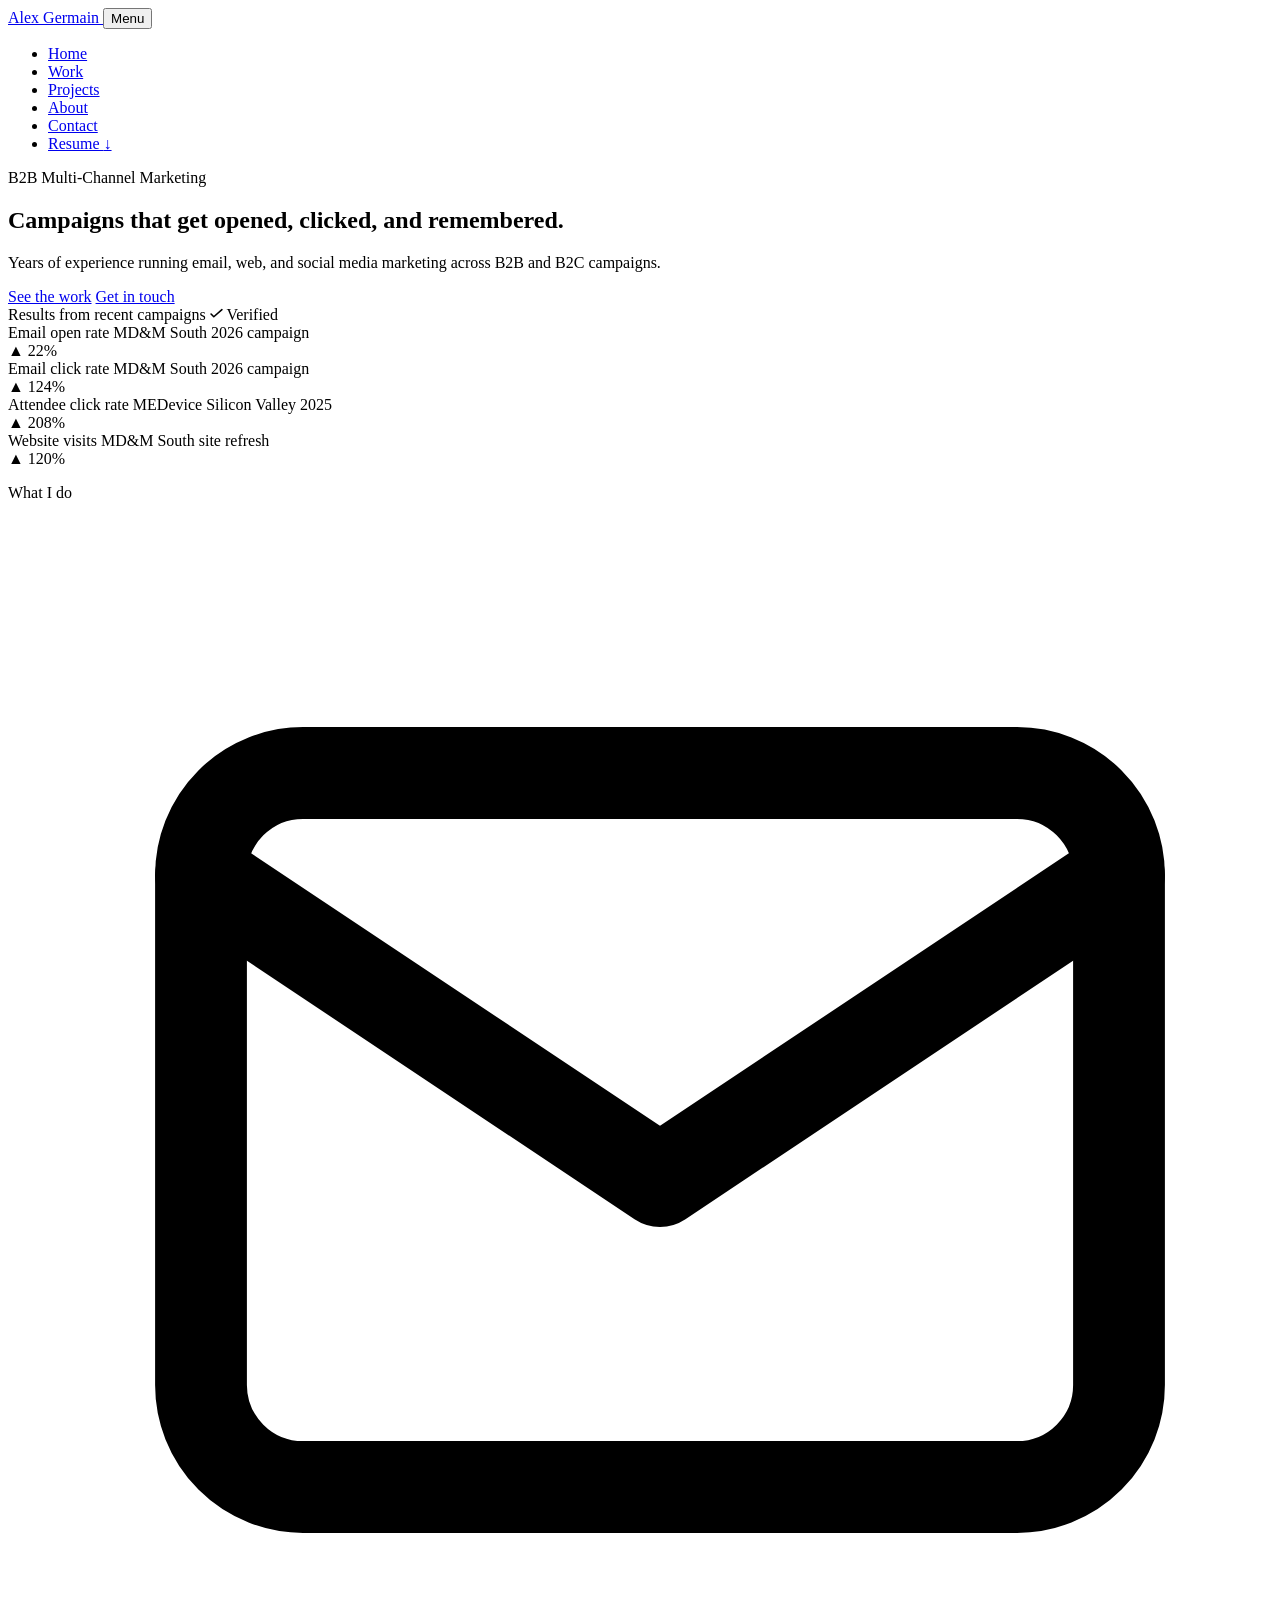
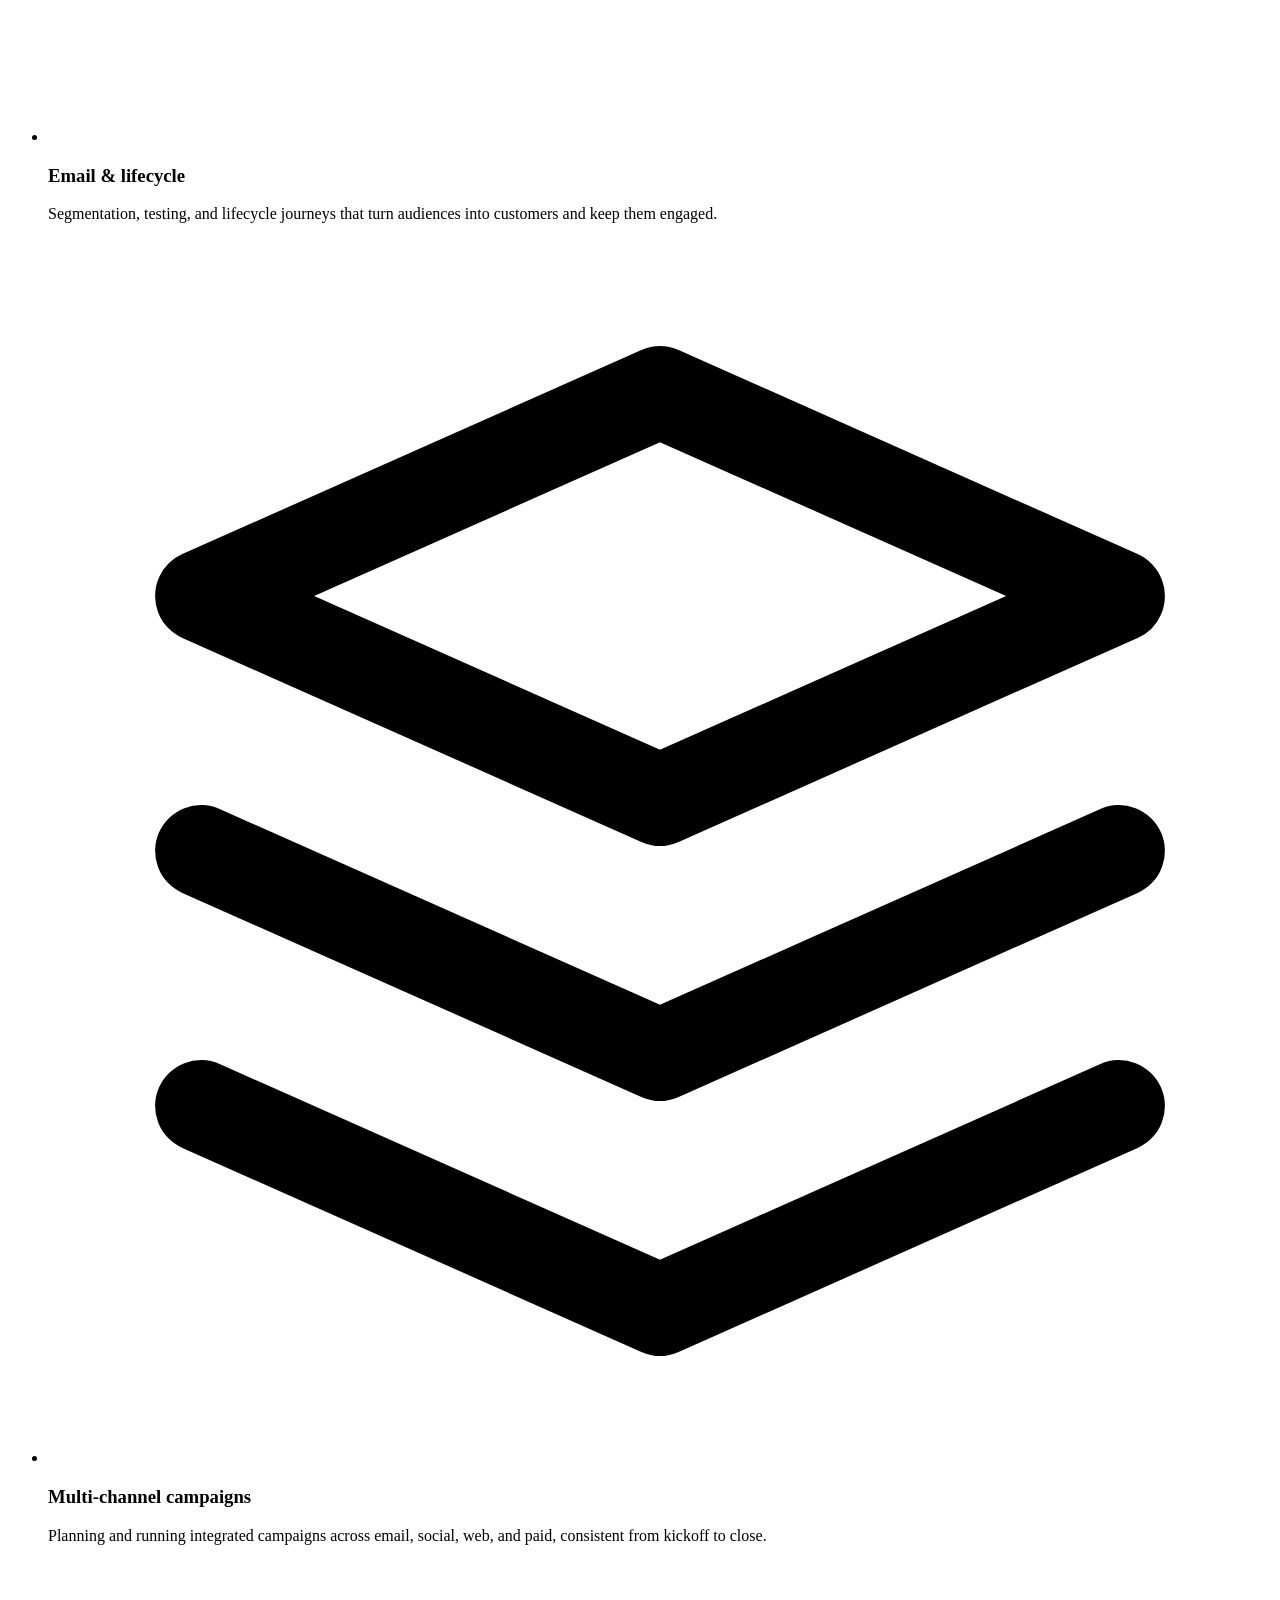
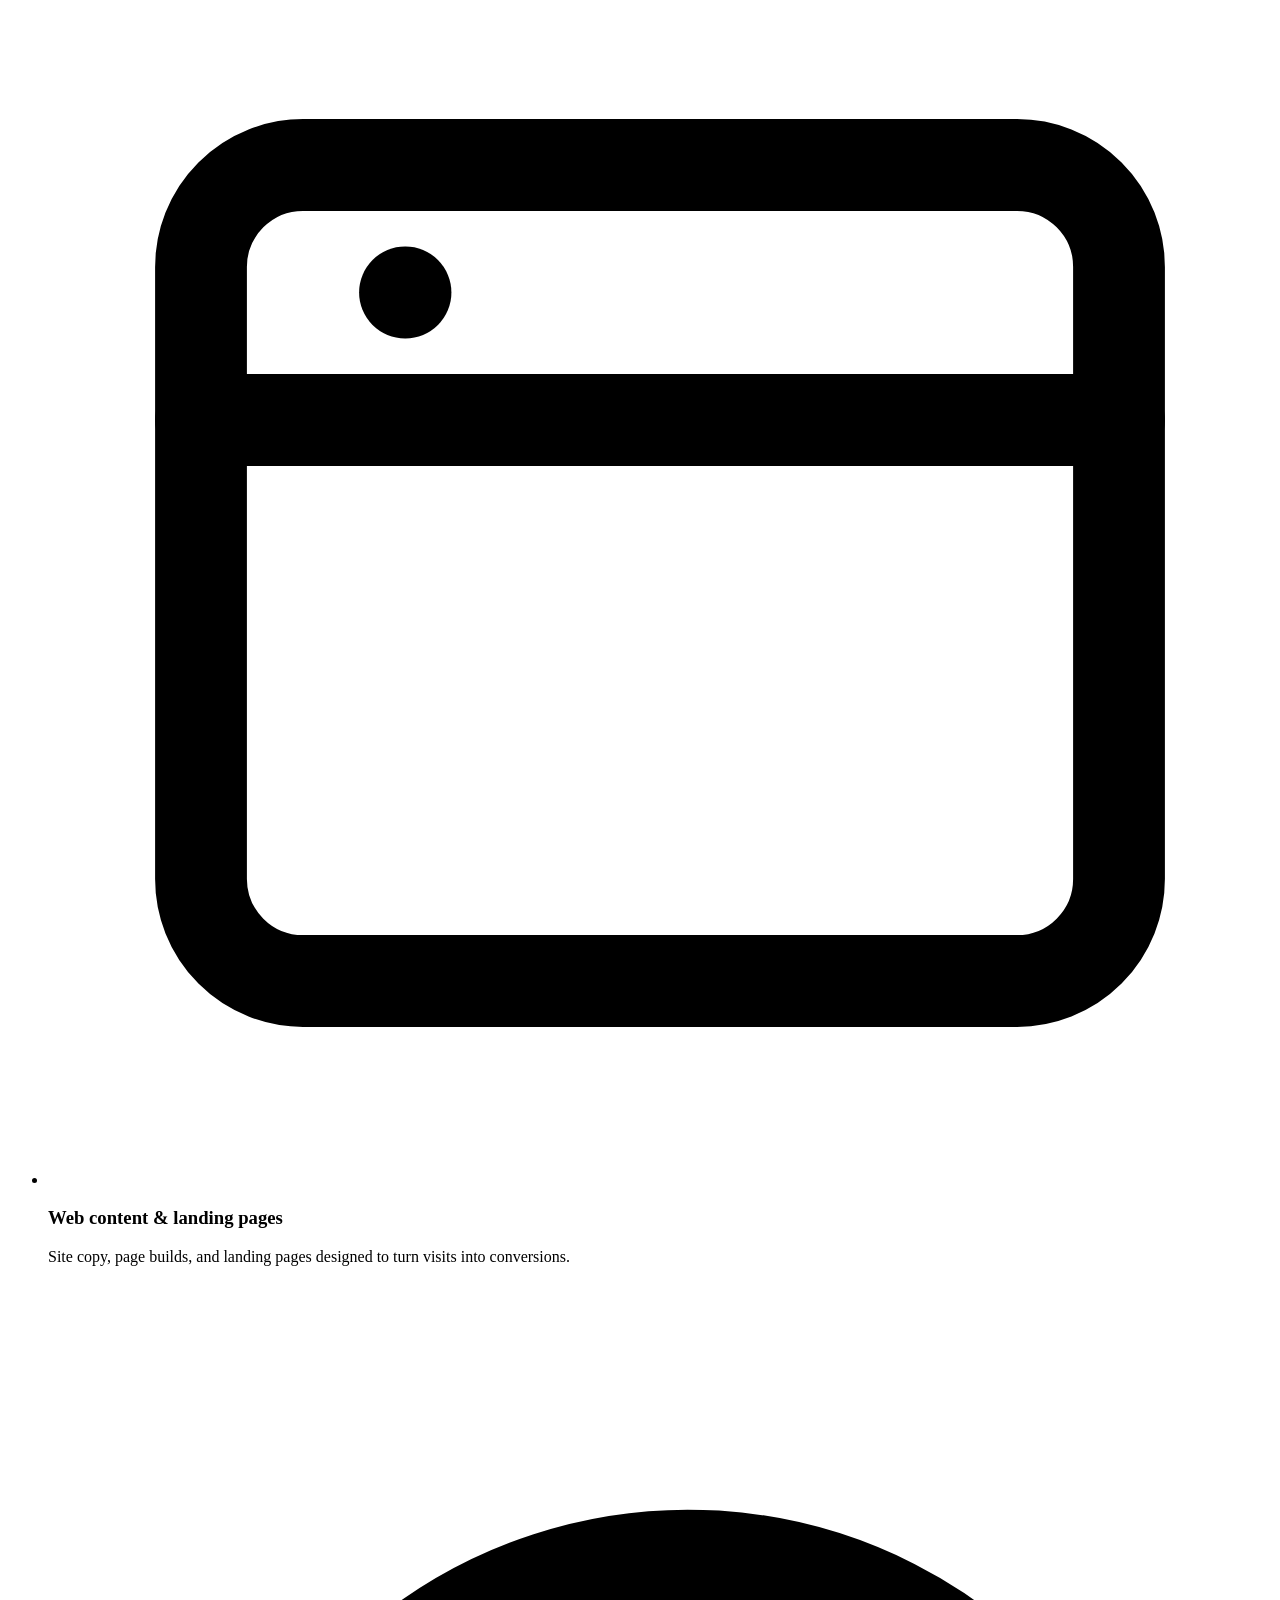
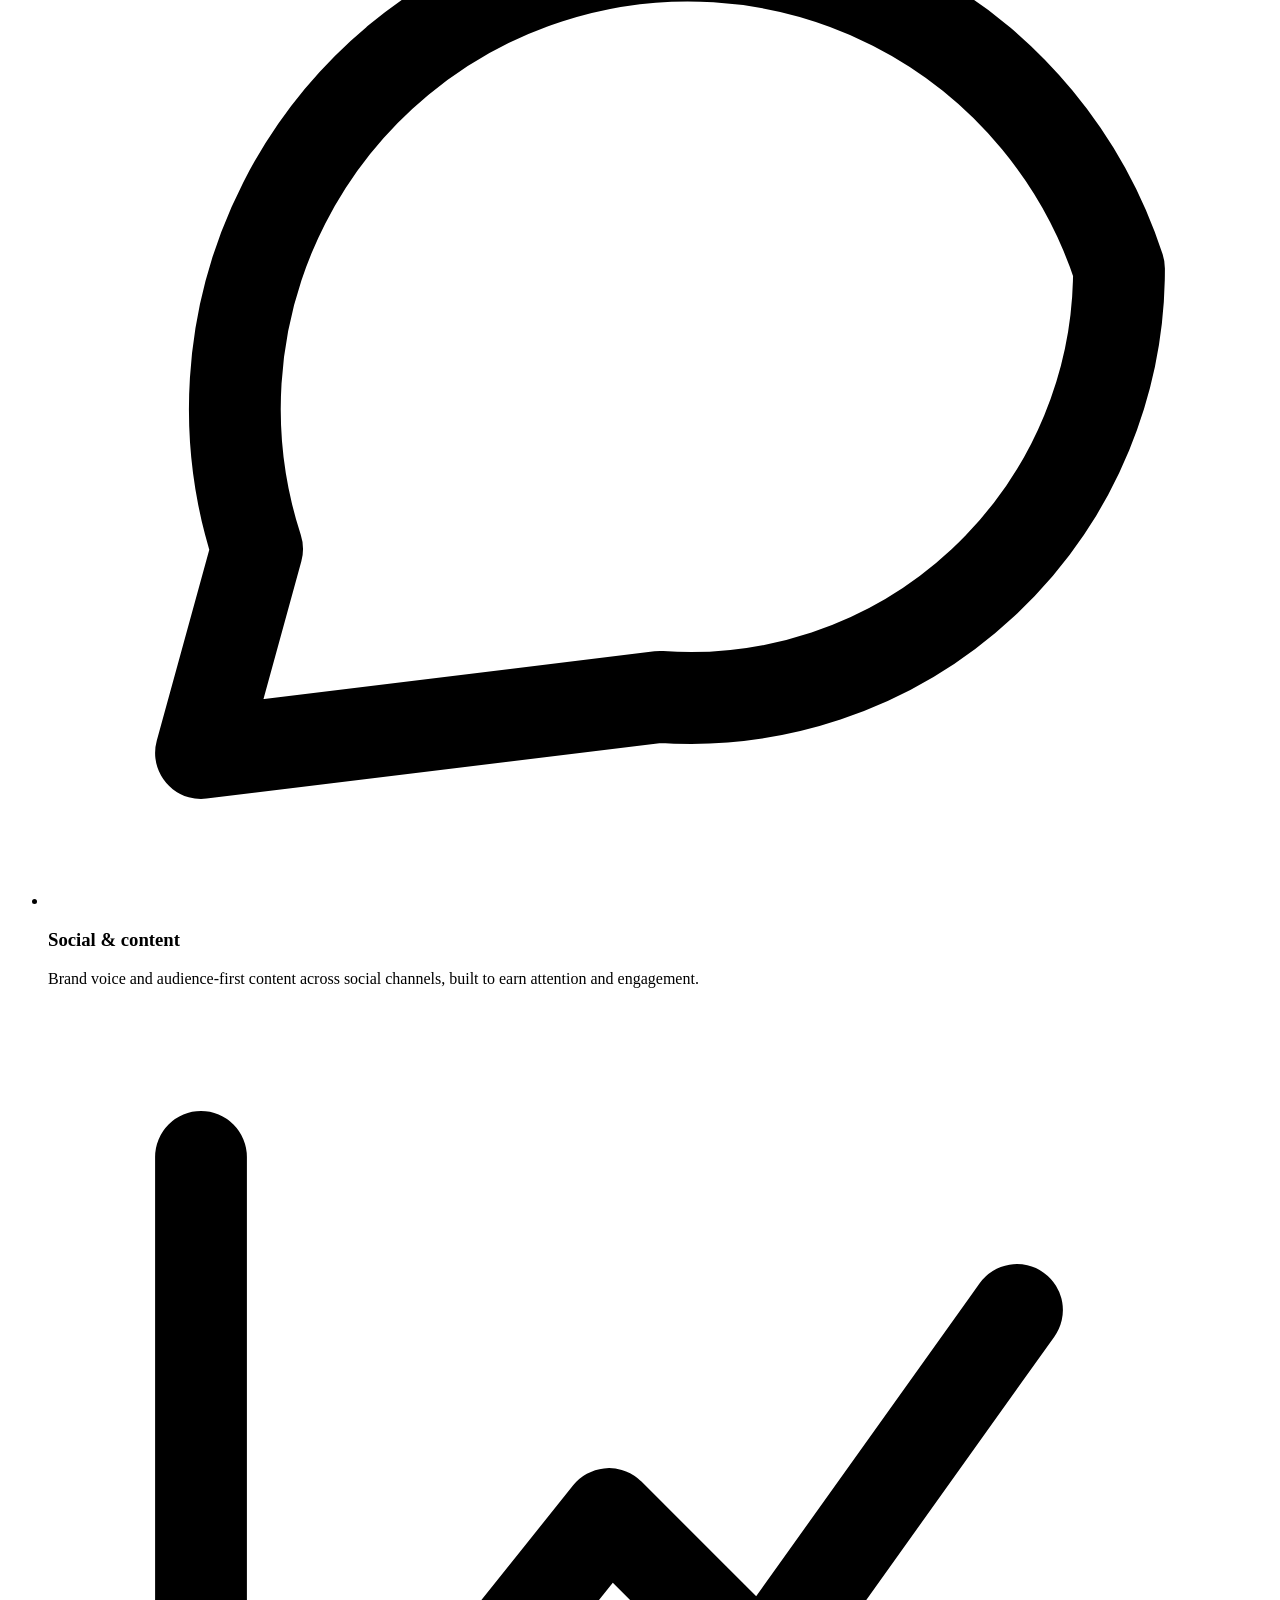
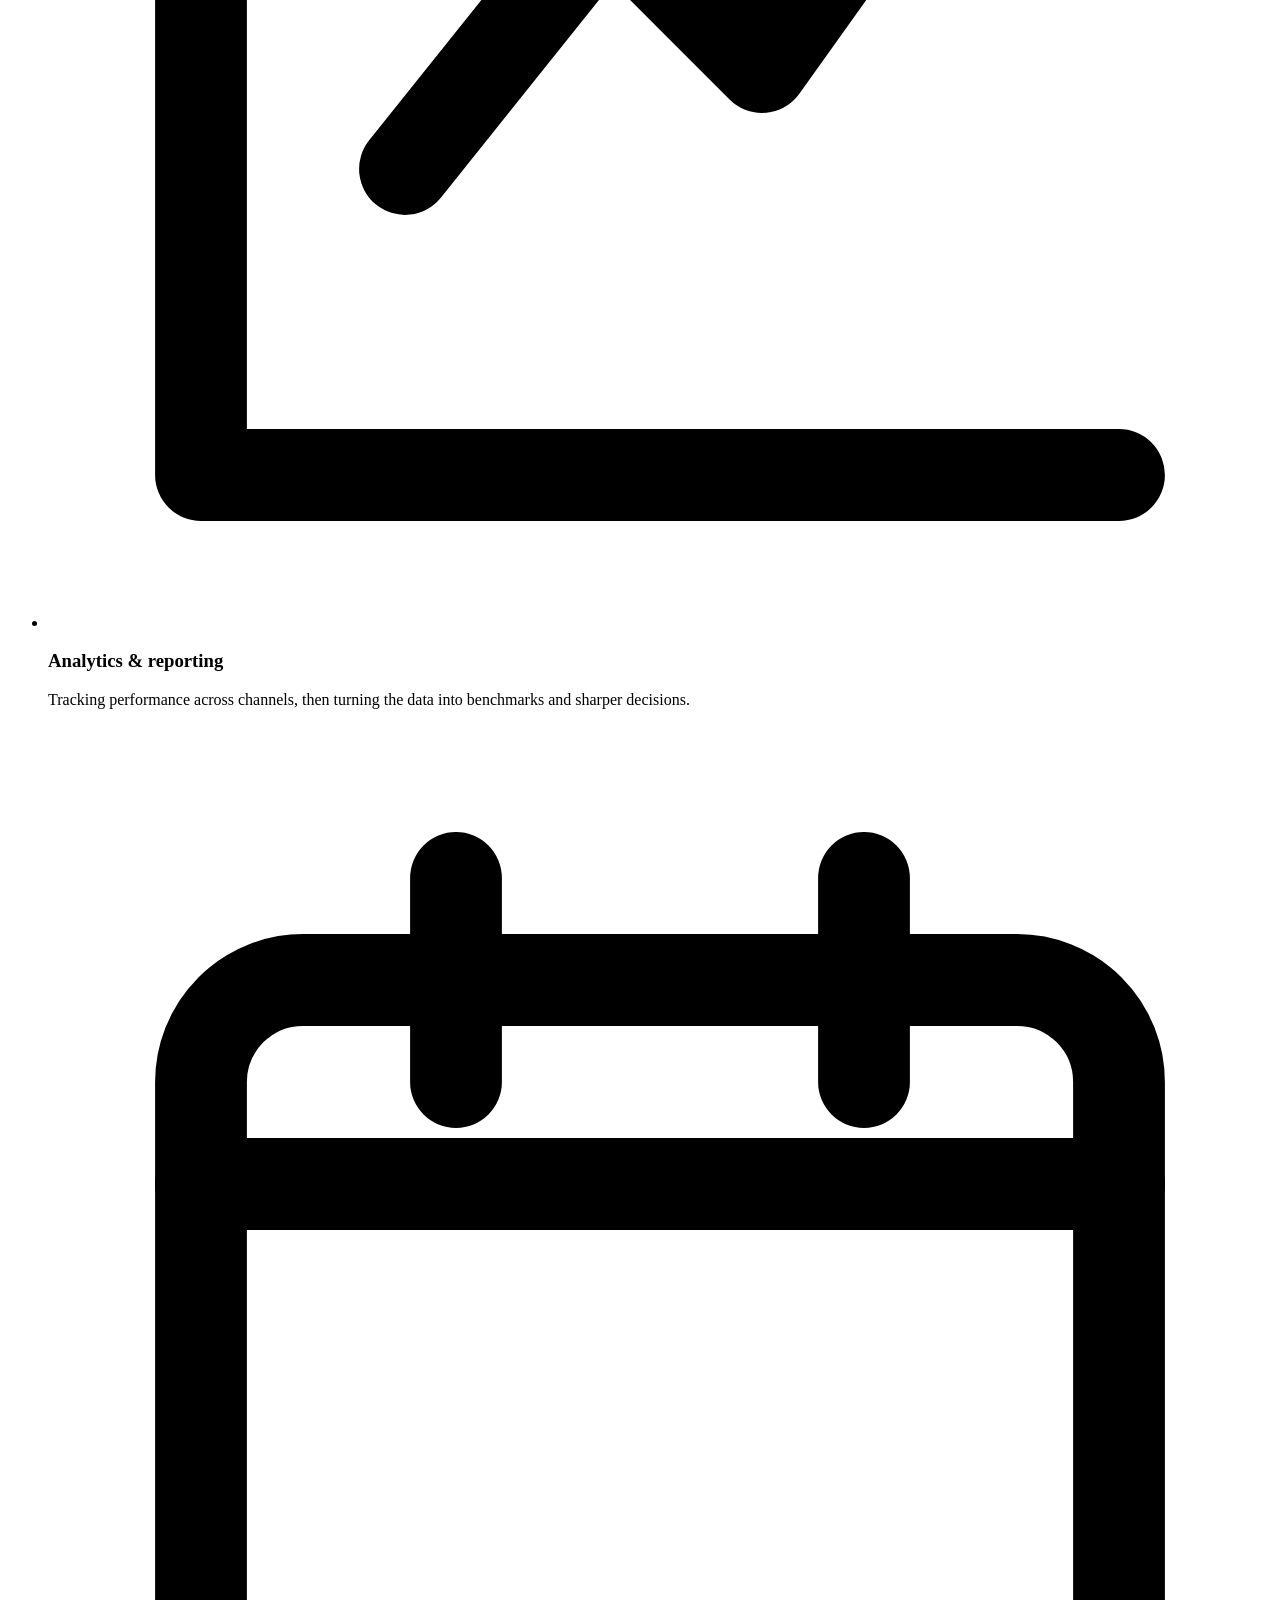
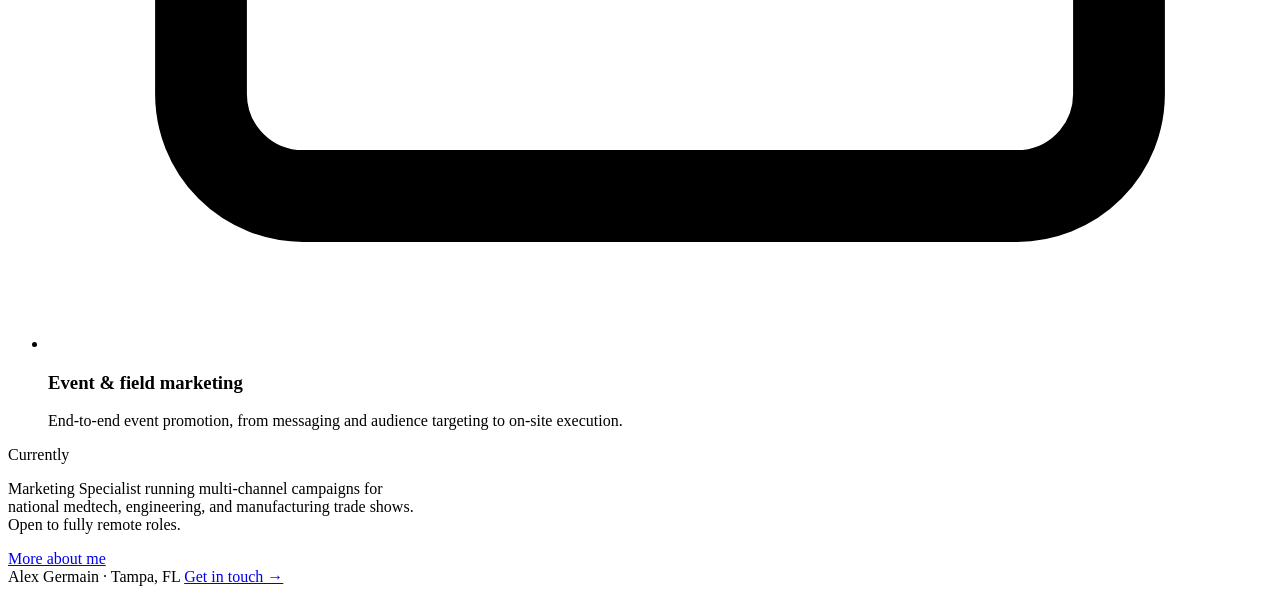
==== index.html @ da6212fb "Add files via upload" ====
<!doctype html>
<html lang="en">
  <head>
    <meta charset="utf-8" />
    <script>document.documentElement.className = "js";</script>
    <meta name="viewport" content="width=device-width, initial-scale=1" />
    <title>Alex Germain — B2B Email & Lifecycle Marketing</title>
    <meta
      name="description"
      content="Alex Germain is a B2B email and lifecycle marketing specialist. Campaigns that get opened, clicked, and remembered."
    />
    <link rel="preconnect" href="https://fonts.googleapis.com" />
    <link rel="preconnect" href="https://fonts.gstatic.com" crossorigin />
    <link
      href="https://fonts.googleapis.com/css2?family=Archivo:wght@600;700;800&family=Newsreader:ital,wght@0,400;0,500;1,400&family=IBM+Plex+Mono:wght@400;500&display=swap"
      rel="stylesheet"
    />
    <link rel="stylesheet" href="styles.css" />
  </head>
  <body>
    <header class="nav">
      <div class="wrap nav__inner">
        <a class="nav__brand" href="index.html">
          <span class="dot" aria-hidden="true"></span> Alex Germain
        </a>
        <button class="nav__toggle" aria-expanded="false" aria-controls="menu">
          Menu
        </button>
        <nav aria-label="Primary">
          <ul class="nav__links" id="menu">
            <li><a href="index.html" aria-current="page">Home</a></li>
            <li><a href="work.html">Work</a></li>
            <li><a href="projects.html">Projects</a></li>
            <li><a href="about.html">About</a></li>
            <li><a href="contact.html">Contact</a></li>
            <li><a class="nav__dl" href="Alex-Germain-Resume.pdf" download>Resume <span aria-hidden="true">&darr;</span></a></li>
          </ul>
        </nav>
      </div>
    </header>

    <main>
      <section class="hero">
        <div class="wrap">
          <p class="eyebrow">B2B Multi-Channel Marketing</p>
          <h1 class="display hero__name">
            Campaigns that get opened, clicked, and remembered.
          </h1>
          <p class="lede hero__thesis">
            Years of experience running email, web, and social media marketing
            across B2B and B2C campaigns.
          </p>
          <div class="btn-row btn-row--center">
            <a class="btn btn--solid" href="work.html">See the work</a>
            <a class="btn" href="contact.html">Get in touch</a>
          </div>

          <!-- Signature element: the results ledger -->
          <div class="ledger reveal" aria-label="Recent campaign results">
            <div class="ledger__head">
              <span>Results from recent campaigns</span>
              <span class="delivered">
                <svg width="13" height="13" viewBox="0 0 24 24" fill="none" aria-hidden="true">
                  <path d="M2 13l5 5L22 5" stroke="currentColor" stroke-width="3" stroke-linecap="round" stroke-linejoin="round"/>
                </svg>
                Verified
              </span>
            </div>
            <div class="ledger__rows">
              <div class="ledger__row">
                <div>
                  <span class="ledger__label">Email open rate</span>
                  <span class="ledger__ctx">MD&amp;M South 2026 campaign</span>
                </div>
                <span class="ledger__value"><span class="up">&#9650;</span> 22%</span>
              </div>
              <div class="ledger__row">
                <div>
                  <span class="ledger__label">Email click rate</span>
                  <span class="ledger__ctx">MD&amp;M South 2026 campaign</span>
                </div>
                <span class="ledger__value"><span class="up">&#9650;</span> 124%</span>
              </div>
              <div class="ledger__row">
                <div>
                  <span class="ledger__label">Attendee click rate</span>
                  <span class="ledger__ctx">MEDevice Silicon Valley 2025</span>
                </div>
                <span class="ledger__value"><span class="up">&#9650;</span> 208%</span>
              </div>
              <div class="ledger__row">
                <div>
                  <span class="ledger__label">Website visits</span>
                  <span class="ledger__ctx">MD&amp;M South site refresh</span>
                </div>
                <span class="ledger__value"><span class="up">&#9650;</span> 120%</span>
              </div>
            </div>
          </div>
        </div>
      </section>

      <section class="section">
        <div class="wrap">
          <p class="eyebrow">What I do</p>
          <ul class="caps reveal">
            <li>
              <span class="ic" aria-hidden="true">
                <svg viewBox="0 0 24 24" fill="none" stroke="currentColor" stroke-width="1.8" stroke-linecap="round" stroke-linejoin="round"><rect x="3" y="5" width="18" height="14" rx="2"/><path d="M3 7l9 6 9-6"/></svg>
              </span>
              <div>
                <h3>Email &amp; lifecycle</h3>
                <p>Segmentation, testing, and lifecycle journeys that turn audiences into customers and keep them engaged.</p>
              </div>
            </li>
            <li>
              <span class="ic" aria-hidden="true">
                <svg viewBox="0 0 24 24" fill="none" stroke="currentColor" stroke-width="1.8" stroke-linecap="round" stroke-linejoin="round"><path d="M12 3l9 4-9 4-9-4 9-4z"/><path d="M3 12l9 4 9-4"/><path d="M3 17l9 4 9-4"/></svg>
              </span>
              <div>
                <h3>Multi-channel campaigns</h3>
                <p>Planning and running integrated campaigns across email, social, web, and paid, consistent from kickoff to close.</p>
              </div>
            </li>
            <li>
              <span class="ic" aria-hidden="true">
                <svg viewBox="0 0 24 24" fill="none" stroke="currentColor" stroke-width="1.8" stroke-linecap="round" stroke-linejoin="round"><rect x="3" y="4" width="18" height="16" rx="2"/><path d="M3 9h18"/><path d="M7 6.5h.01"/></svg>
              </span>
              <div>
                <h3>Web content &amp; landing pages</h3>
                <p>Site copy, page builds, and landing pages designed to turn visits into conversions.</p>
              </div>
            </li>
            <li>
              <span class="ic" aria-hidden="true">
                <svg viewBox="0 0 24 24" fill="none" stroke="currentColor" stroke-width="1.8" stroke-linecap="round" stroke-linejoin="round"><path d="M21 11.5a8.4 8.4 0 0 1-9 8.4L3 21l1.1-4A8.4 8.4 0 1 1 21 11.5z"/></svg>
              </span>
              <div>
                <h3>Social &amp; content</h3>
                <p>Brand voice and audience-first content across social channels, built to earn attention and engagement.</p>
              </div>
            </li>
            <li>
              <span class="ic" aria-hidden="true">
                <svg viewBox="0 0 24 24" fill="none" stroke="currentColor" stroke-width="1.8" stroke-linecap="round" stroke-linejoin="round"><path d="M3 3v18h18"/><path d="M7 15l4-5 3 3 5-7"/></svg>
              </span>
              <div>
                <h3>Analytics &amp; reporting</h3>
                <p>Tracking performance across channels, then turning the data into benchmarks and sharper decisions.</p>
              </div>
            </li>
            <li>
              <span class="ic" aria-hidden="true">
                <svg viewBox="0 0 24 24" fill="none" stroke="currentColor" stroke-width="1.8" stroke-linecap="round" stroke-linejoin="round"><rect x="3" y="5" width="18" height="16" rx="2"/><path d="M3 9h18M8 3v4M16 3v4"/></svg>
              </span>
              <div>
                <h3>Event &amp; field marketing</h3>
                <p>End-to-end event promotion, from messaging and audience targeting to on-site execution.</p>
              </div>
            </li>
          </ul>
        </div>
      </section>

      <section class="section section--tight">
        <div class="wrap">
          <p class="eyebrow">Currently</p>
          <p class="lede" style="max-width: 52ch">
            Marketing Specialist running multi-channel campaigns for national
            medtech, engineering, and manufacturing trade shows. Open to fully
            remote roles.
          </p>
          <div class="btn-row">
            <a class="btn" href="about.html">More about me</a>
          </div>
        </div>
      </section>
    </main>

    <footer class="footer">
      <div class="wrap footer__inner">
        <span>Alex Germain &middot; Tampa, FL</span>
        <span><a href="contact.html">Get in touch &rarr;</a></span>
      </div>
    </footer>

    <script src="main.js"></script>
  </body>
</html>
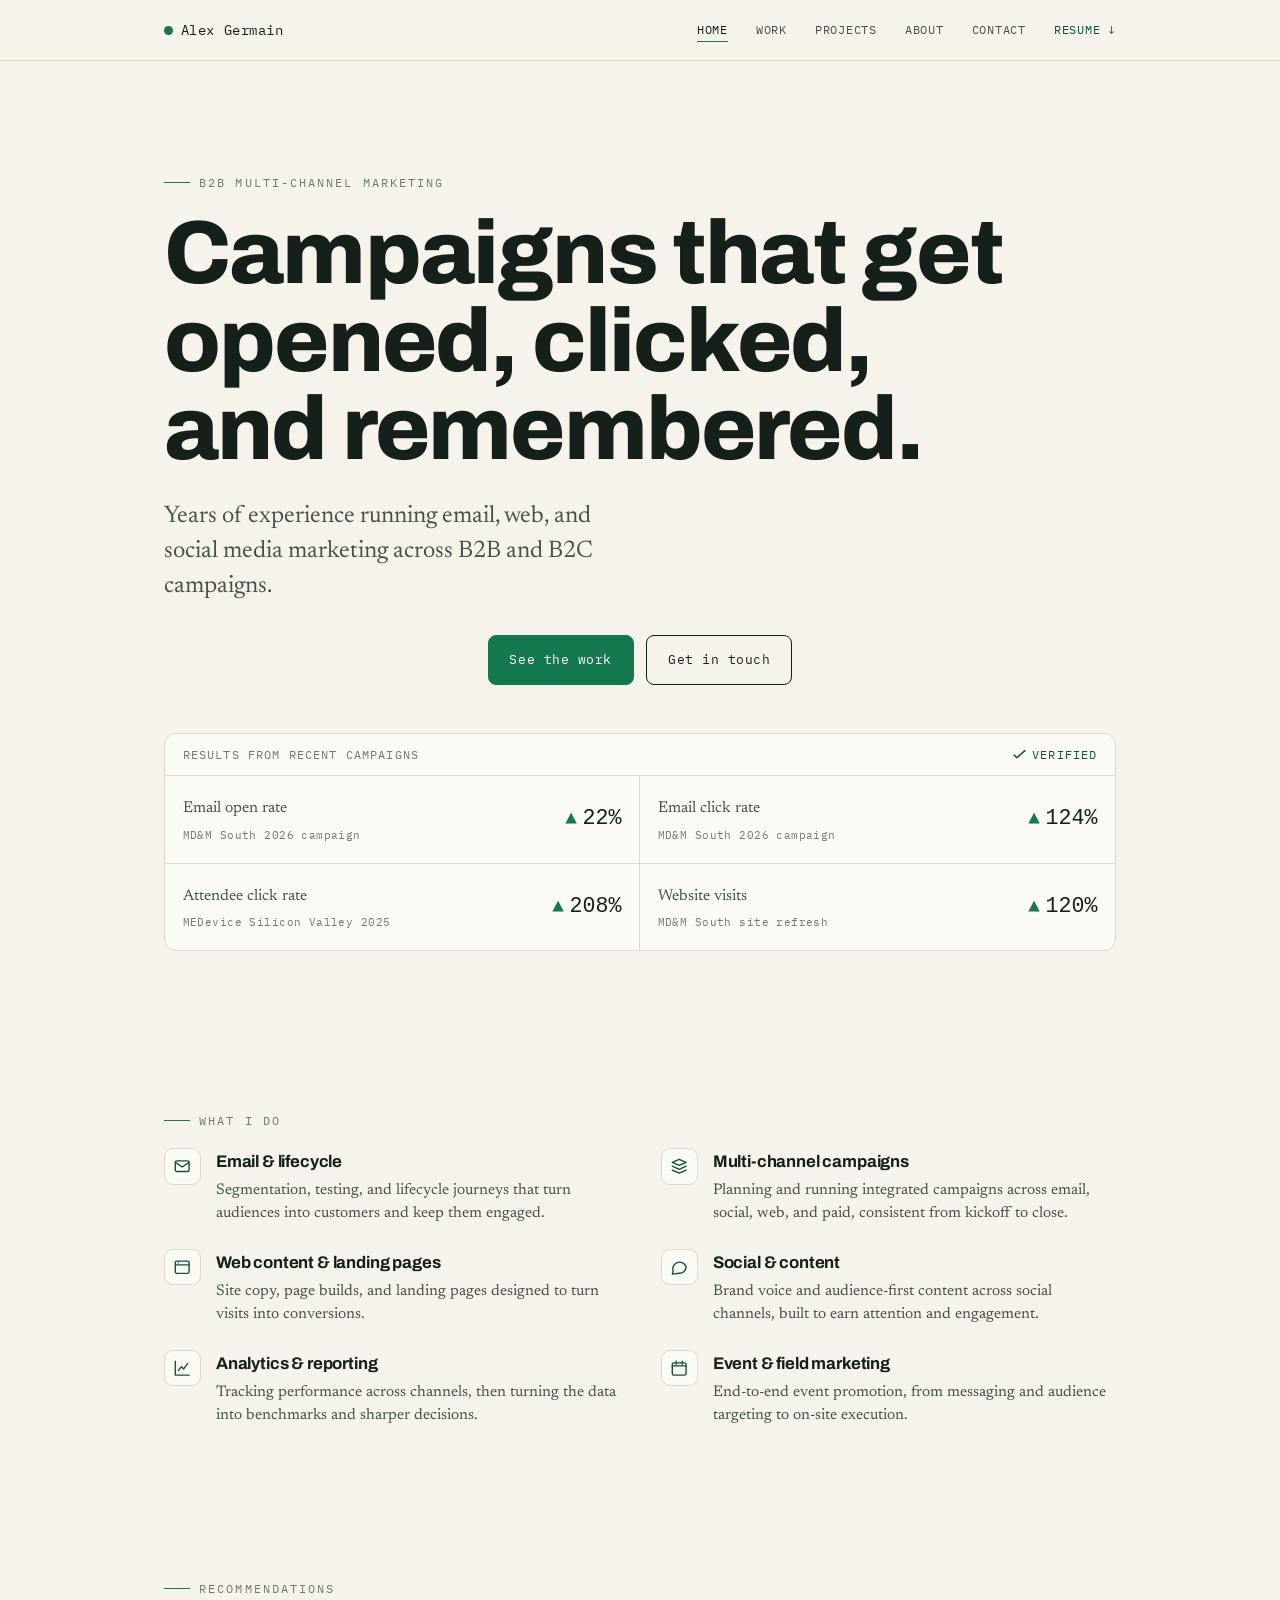
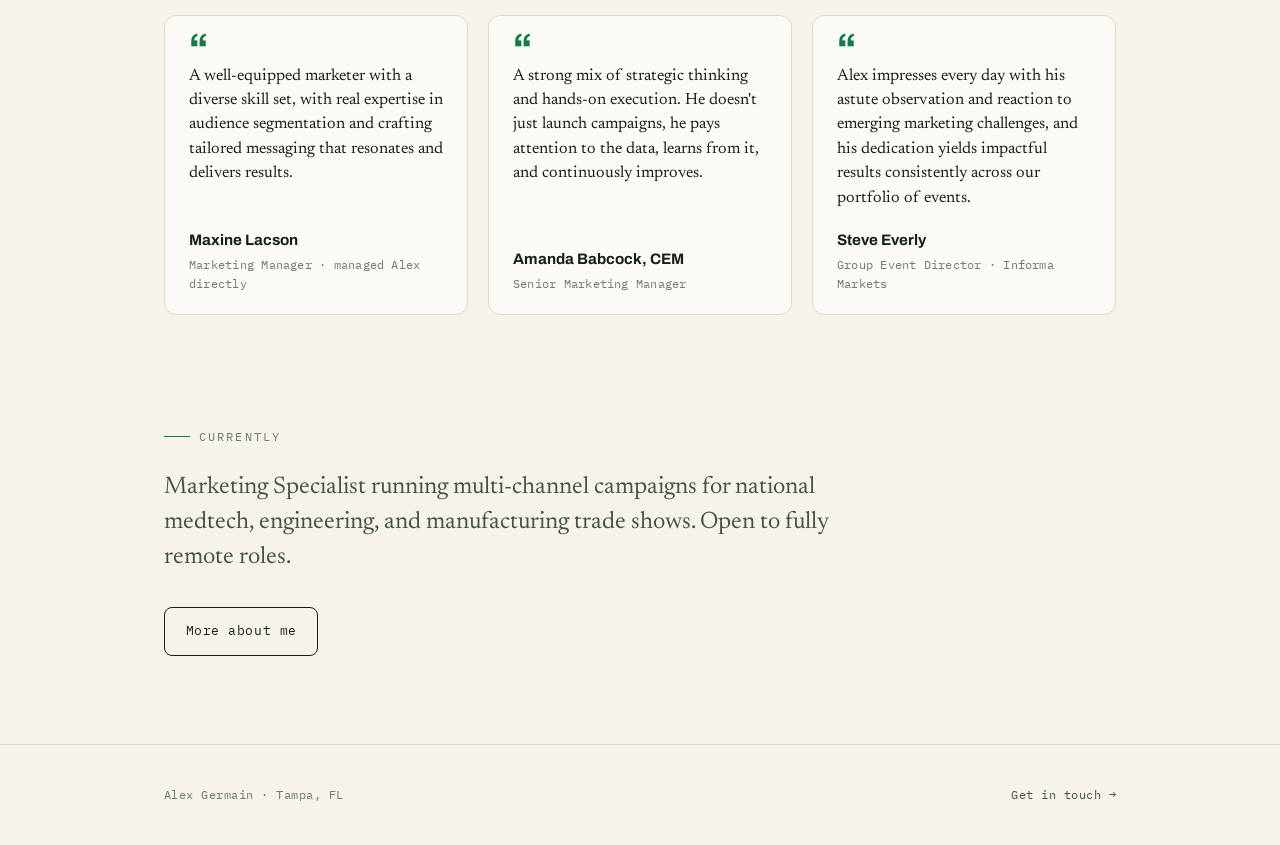
==== commit 7d9a06db: "Add files via upload" ====
--- a/index.html
+++ b/index.html
@@ -164,6 +164,35 @@
 
       <section class="section section--tight">
         <div class="wrap">
+          <p class="eyebrow">Recommendations</p>
+          <div class="quotes">
+            <figure class="quote reveal">
+              <blockquote>A well-equipped marketer with a diverse skill set, with real expertise in audience segmentation and crafting tailored messaging that resonates and delivers results.</blockquote>
+              <figcaption>
+                <span class="quote__name">Maxine Lacson</span>
+                <span class="quote__role">Marketing Manager &middot; managed Alex directly</span>
+              </figcaption>
+            </figure>
+            <figure class="quote reveal">
+              <blockquote>A strong mix of strategic thinking and hands-on execution. He doesn't just launch campaigns, he pays attention to the data, learns from it, and continuously improves.</blockquote>
+              <figcaption>
+                <span class="quote__name">Amanda Babcock, CEM</span>
+                <span class="quote__role">Senior Marketing Manager</span>
+              </figcaption>
+            </figure>
+            <figure class="quote reveal">
+              <blockquote>Alex impresses every day with his astute observation and reaction to emerging marketing challenges, and his dedication yields impactful results consistently across our portfolio of events.</blockquote>
+              <figcaption>
+                <span class="quote__name">Steve Everly</span>
+                <span class="quote__role">Group Event Director &middot; Informa Markets</span>
+              </figcaption>
+            </figure>
+          </div>
+        </div>
+      </section>
+
+      <section class="section section--tight">
+        <div class="wrap">
           <p class="eyebrow">Currently</p>
           <p class="lede" style="max-width: 52ch">
             Marketing Specialist running multi-channel campaigns for national
--- a/styles.css
+++ b/styles.css
@@ -0,0 +1,1334 @@
+/* ============================================================
+   Alex Germain — portfolio
+   Design direction: "Read Receipt"
+   A confident personal masthead for an email/lifecycle marketer.
+   Type: Archivo (display) + Newsreader (body serif) + IBM Plex Mono (data)
+   Accent: a growth green, used only for positive metrics and key marks,
+   because this whole portfolio is a story about numbers going up.
+   ============================================================ */
+
+:root {
+  --ink: #16201b;
+  --ink-soft: #45524a;
+  --sage: #6e7c72;
+  --paper: #f6f3eb;
+  --paper-2: #fbfaf4;
+  --line: #ddd8c9;
+  --green: #14794f;
+  --green-deep: #0e5638;
+  --green-tint: #e6efe7;
+
+  --display: "Archivo", system-ui, sans-serif;
+  --body: "Newsreader", Georgia, serif;
+  --mono: "IBM Plex Mono", ui-monospace, monospace;
+
+  --maxw: 1080px;
+  --gutter: clamp(1.25rem, 5vw, 4rem);
+}
+
+*,
+*::before,
+*::after {
+  box-sizing: border-box;
+}
+
+html {
+  scroll-behavior: smooth;
+}
+
+body {
+  margin: 0;
+  background: var(--paper);
+  color: var(--ink);
+  font-family: var(--body);
+  font-size: 1.075rem;
+  line-height: 1.65;
+  -webkit-font-smoothing: antialiased;
+  text-rendering: optimizeLegibility;
+}
+
+img {
+  max-width: 100%;
+  display: block;
+}
+
+a {
+  color: var(--green-deep);
+  text-underline-offset: 3px;
+  text-decoration-thickness: 1px;
+}
+
+/* ---- layout helpers ---- */
+.wrap {
+  width: 100%;
+  max-width: var(--maxw);
+  margin-inline: auto;
+  padding-inline: var(--gutter);
+}
+
+.section {
+  padding-block: clamp(3.5rem, 8vw, 6rem);
+}
+
+.section--tight {
+  padding-block: clamp(2.5rem, 5vw, 3.5rem);
+}
+
+.eyebrow {
+  font-family: var(--mono);
+  font-size: 0.72rem;
+  letter-spacing: 0.18em;
+  text-transform: uppercase;
+  color: var(--sage);
+  margin: 0 0 1.1rem;
+  display: flex;
+  align-items: center;
+  gap: 0.6rem;
+}
+
+.eyebrow::before {
+  content: "";
+  width: 1.6rem;
+  height: 1px;
+  background: var(--green);
+  display: inline-block;
+}
+
+/* ---- type scale ---- */
+.display {
+  font-family: var(--display);
+  font-weight: 800;
+  line-height: 0.98;
+  letter-spacing: -0.02em;
+  margin: 0;
+}
+
+h1.display {
+  font-size: clamp(2.9rem, 9vw, 5.6rem);
+  text-wrap: balance;
+}
+
+h2.display {
+  font-size: clamp(1.9rem, 4.5vw, 2.9rem);
+  letter-spacing: -0.015em;
+}
+
+h3 {
+  font-family: var(--display);
+  font-weight: 700;
+  font-size: 1.3rem;
+  letter-spacing: -0.01em;
+  margin: 0 0 0.4rem;
+}
+
+.lede {
+  font-size: clamp(1.2rem, 2.4vw, 1.5rem);
+  line-height: 1.45;
+  color: var(--ink-soft);
+  max-width: 36ch;
+}
+
+.prose p {
+  max-width: 62ch;
+}
+
+/* ---- top navigation ---- */
+.nav {
+  position: sticky;
+  top: 0;
+  z-index: 40;
+  background: color-mix(in srgb, var(--paper) 88%, transparent);
+  backdrop-filter: blur(8px);
+  border-bottom: 1px solid var(--line);
+}
+
+.nav__inner {
+  display: flex;
+  align-items: center;
+  justify-content: space-between;
+  padding-block: 1rem;
+}
+
+.nav__brand {
+  font-family: var(--mono);
+  font-size: 0.85rem;
+  letter-spacing: 0.04em;
+  color: var(--ink);
+  text-decoration: none;
+  display: inline-flex;
+  align-items: center;
+  gap: 0.5rem;
+}
+
+.nav__brand .dot {
+  width: 0.55rem;
+  height: 0.55rem;
+  border-radius: 50%;
+  background: var(--green);
+  display: inline-block;
+}
+
+.nav__links {
+  display: flex;
+  gap: 1.75rem;
+  list-style: none;
+  margin: 0;
+  padding: 0;
+}
+
+.nav__links a {
+  font-family: var(--mono);
+  font-size: 0.78rem;
+  letter-spacing: 0.06em;
+  text-transform: uppercase;
+  color: var(--ink-soft);
+  text-decoration: none;
+  padding-block: 0.25rem;
+  border-bottom: 1.5px solid transparent;
+  transition: color 0.15s ease, border-color 0.15s ease;
+}
+
+.nav__links a:hover,
+.nav__links a[aria-current="page"] {
+  color: var(--ink);
+  border-color: var(--green);
+}
+
+.nav__toggle {
+  display: none;
+  background: none;
+  border: 1px solid var(--line);
+  border-radius: 6px;
+  padding: 0.45rem 0.6rem;
+  font-family: var(--mono);
+  font-size: 0.75rem;
+  cursor: pointer;
+  color: var(--ink);
+}
+
+/* ---- buttons ---- */
+.btn {
+  display: inline-flex;
+  align-items: center;
+  gap: 0.5rem;
+  font-family: var(--mono);
+  font-size: 0.82rem;
+  letter-spacing: 0.04em;
+  text-decoration: none;
+  padding: 0.8rem 1.3rem;
+  border-radius: 8px;
+  border: 1.5px solid var(--ink);
+  color: var(--ink);
+  background: transparent;
+  transition: transform 0.12s ease, background 0.15s ease, color 0.15s ease;
+}
+
+.btn:hover {
+  transform: translateY(-1px);
+}
+
+.btn--solid {
+  background: var(--green);
+  border-color: var(--green);
+  color: #fff;
+}
+
+.btn--solid:hover {
+  background: var(--green-deep);
+  border-color: var(--green-deep);
+}
+
+.btn-row {
+  display: flex;
+  flex-wrap: wrap;
+  gap: 0.8rem;
+  margin-top: 2rem;
+}
+
+/* ---- hero ---- */
+.hero {
+  padding-block: clamp(3.5rem, 9vw, 7rem) clamp(2.5rem, 6vw, 4rem);
+}
+
+.hero__name {
+  margin-top: 0.4rem;
+}
+
+.hero__thesis {
+  margin-top: 1.6rem;
+}
+
+/* ---- signature: the results ledger ---- */
+.ledger {
+  margin-top: 3rem;
+  border: 1px solid var(--line);
+  border-radius: 12px;
+  background: var(--paper-2);
+  overflow: hidden;
+}
+
+.ledger__head {
+  display: flex;
+  align-items: center;
+  justify-content: space-between;
+  padding: 0.7rem 1.1rem;
+  border-bottom: 1px solid var(--line);
+  font-family: var(--mono);
+  font-size: 0.72rem;
+  letter-spacing: 0.1em;
+  text-transform: uppercase;
+  color: var(--sage);
+}
+
+.ledger__head .delivered {
+  color: var(--green-deep);
+  display: inline-flex;
+  align-items: center;
+  gap: 0.4rem;
+}
+
+.ledger__rows {
+  display: grid;
+  grid-template-columns: repeat(2, 1fr);
+}
+
+.ledger__row {
+  display: flex;
+  align-items: baseline;
+  justify-content: space-between;
+  gap: 1rem;
+  padding: 1.15rem 1.1rem;
+  border-top: 1px solid var(--line);
+}
+
+.ledger__row:nth-child(-n + 2) {
+  border-top: none;
+}
+
+.ledger__row:nth-child(odd) {
+  border-right: 1px solid var(--line);
+}
+
+.ledger__label {
+  font-family: var(--body);
+  font-size: 0.98rem;
+  color: var(--ink-soft);
+  line-height: 1.3;
+}
+
+.ledger__value {
+  font-family: var(--mono);
+  font-weight: 500;
+  font-size: 1.35rem;
+  color: var(--ink);
+  white-space: nowrap;
+  display: inline-flex;
+  align-items: center;
+  gap: 0.35rem;
+}
+
+.ledger__value .up {
+  color: var(--green);
+  font-size: 0.9em;
+}
+
+/* ---- generic grid of cards ---- */
+.grid {
+  display: grid;
+  gap: 1.25rem;
+  grid-template-columns: repeat(auto-fit, minmax(260px, 1fr));
+}
+
+.card {
+  border: 1px solid var(--line);
+  border-radius: 12px;
+  background: var(--paper-2);
+  padding: 1.6rem 1.5rem;
+}
+
+.card .eyebrow {
+  margin-bottom: 0.7rem;
+}
+
+.card p {
+  margin: 0.5rem 0 0;
+  color: var(--ink-soft);
+}
+
+/* ---- work entries ---- */
+.work {
+  border-top: 1px solid var(--line);
+  padding-block: clamp(2.2rem, 5vw, 3.4rem);
+  display: grid;
+  grid-template-columns: minmax(0, 0.9fr) minmax(0, 1.4fr);
+  gap: clamp(1.2rem, 4vw, 3rem);
+}
+
+.work:last-of-type {
+  border-bottom: 1px solid var(--line);
+}
+
+.work__meta .place {
+  font-family: var(--mono);
+  font-size: 0.78rem;
+  letter-spacing: 0.06em;
+  text-transform: uppercase;
+  color: var(--sage);
+  margin: 0.5rem 0 0;
+}
+
+.work__body p {
+  margin: 0 0 1rem;
+  max-width: 58ch;
+}
+
+.tags {
+  display: flex;
+  flex-wrap: wrap;
+  gap: 0.5rem;
+  list-style: none;
+  padding: 0;
+  margin: 1.2rem 0 0;
+}
+
+.tags li {
+  font-family: var(--mono);
+  font-size: 0.72rem;
+  letter-spacing: 0.04em;
+  color: var(--ink-soft);
+  border: 1px solid var(--line);
+  border-radius: 999px;
+  padding: 0.3rem 0.7rem;
+  background: var(--paper);
+}
+
+.stat-inline {
+  display: flex;
+  flex-wrap: wrap;
+  gap: 1.4rem 2rem;
+  margin: 0.4rem 0 0;
+  padding: 0;
+  list-style: none;
+}
+
+.stat-inline li {
+  display: flex;
+  flex-direction: column;
+}
+
+.stat-inline .n {
+  font-family: var(--mono);
+  font-weight: 500;
+  font-size: 1.5rem;
+  color: var(--green-deep);
+}
+
+.stat-inline .l {
+  font-size: 0.9rem;
+  color: var(--ink-soft);
+}
+
+/* ---- about ---- */
+.about-grid {
+  display: grid;
+  grid-template-columns: minmax(0, 1.5fr) minmax(0, 1fr);
+  gap: clamp(1.5rem, 5vw, 3.5rem);
+  align-items: start;
+}
+
+.toolbox {
+  list-style: none;
+  margin: 0;
+  padding: 0;
+}
+
+.toolbox li {
+  display: flex;
+  justify-content: space-between;
+  gap: 1rem;
+  padding: 0.7rem 0;
+  border-bottom: 1px solid var(--line);
+  font-size: 0.98rem;
+}
+
+.toolbox li:last-child {
+  border-bottom: none;
+}
+
+.toolbox .role {
+  font-family: var(--mono);
+  font-size: 0.72rem;
+  letter-spacing: 0.04em;
+  text-transform: uppercase;
+  color: var(--sage);
+  text-align: right;
+}
+
+/* ---- contact ---- */
+.contact-card {
+  border: 1px solid var(--line);
+  border-radius: 14px;
+  background: var(--paper-2);
+  padding: clamp(1.6rem, 4vw, 2.6rem);
+  max-width: 560px;
+}
+
+.field {
+  display: block;
+  margin-bottom: 1.1rem;
+}
+
+.field span {
+  display: block;
+  font-family: var(--mono);
+  font-size: 0.74rem;
+  letter-spacing: 0.06em;
+  text-transform: uppercase;
+  color: var(--sage);
+  margin-bottom: 0.4rem;
+}
+
+.field input,
+.field textarea {
+  width: 100%;
+  font-family: var(--body);
+  font-size: 1rem;
+  color: var(--ink);
+  background: var(--paper);
+  border: 1px solid var(--line);
+  border-radius: 8px;
+  padding: 0.7rem 0.85rem;
+}
+
+.field input:focus,
+.field textarea:focus {
+  outline: 2px solid var(--green);
+  outline-offset: 1px;
+  border-color: var(--green);
+}
+
+/* ---- footer ---- */
+.footer {
+  border-top: 1px solid var(--line);
+  padding-block: 2.5rem;
+  margin-top: 2rem;
+}
+
+.footer__inner {
+  display: flex;
+  flex-wrap: wrap;
+  gap: 1rem;
+  justify-content: space-between;
+  align-items: center;
+  font-family: var(--mono);
+  font-size: 0.76rem;
+  letter-spacing: 0.04em;
+  color: var(--sage);
+}
+
+.footer a {
+  color: var(--ink-soft);
+  text-decoration: none;
+}
+
+.footer a:hover {
+  color: var(--green-deep);
+}
+
+/* ---- scroll reveal (progressive enhancement) ---- */
+.js .reveal {
+  opacity: 0;
+  transform: translateY(14px);
+  transition: opacity 0.6s ease, transform 0.6s ease;
+}
+
+.js .reveal.is-in {
+  opacity: 1;
+  transform: none;
+}
+
+/* ---- focus visibility ---- */
+:focus-visible {
+  outline: 2px solid var(--green);
+  outline-offset: 2px;
+  border-radius: 3px;
+}
+
+/* ---- responsive ---- */
+@media (max-width: 760px) {
+  .nav__toggle {
+    display: inline-block;
+  }
+
+  .nav__links {
+    display: none;
+    position: absolute;
+    left: 0;
+    right: 0;
+    top: 100%;
+    flex-direction: column;
+    gap: 0;
+    background: var(--paper);
+    border-bottom: 1px solid var(--line);
+    padding: 0.5rem var(--gutter) 1rem;
+  }
+
+  .nav__links.is-open {
+    display: flex;
+  }
+
+  .nav__links a {
+    padding-block: 0.8rem;
+    border-bottom: 1px solid var(--line);
+  }
+
+  .work {
+    grid-template-columns: 1fr;
+  }
+
+  .about-grid {
+    grid-template-columns: 1fr;
+  }
+
+  .ledger__rows {
+    grid-template-columns: 1fr;
+  }
+
+  .ledger__row:nth-child(2) {
+    border-top: 1px solid var(--line);
+  }
+
+  .ledger__row:nth-child(odd) {
+    border-right: none;
+  }
+}
+
+@media (prefers-reduced-motion: reduce) {
+  html {
+    scroll-behavior: auto;
+  }
+  .js .reveal {
+    opacity: 1;
+    transform: none;
+    transition: none;
+  }
+  .btn:hover {
+    transform: none;
+  }
+}
+
+/* ---- resume download link in nav ---- */
+.nav__dl {
+  color: var(--green-deep) !important;
+}
+
+.nav__dl:hover,
+.nav__dl:focus-visible {
+  border-color: var(--green) !important;
+}
+
+/* ---- project status pill ---- */
+.status {
+  display: inline-flex;
+  align-items: center;
+  gap: 0.45rem;
+  font-family: var(--mono);
+  font-size: 0.7rem;
+  letter-spacing: 0.08em;
+  text-transform: uppercase;
+  color: var(--green-deep);
+  background: var(--green-tint);
+  border-radius: 999px;
+  padding: 0.3rem 0.7rem;
+  margin: 0 0 0.95rem;
+}
+
+.status .dot {
+  width: 0.45rem;
+  height: 0.45rem;
+  border-radius: 50%;
+  background: var(--green);
+}
+
+.status--idea {
+  color: var(--sage);
+  background: #eceae0;
+}
+
+.status--idea .dot {
+  background: var(--sage);
+}
+
+.card__link {
+  font-family: var(--mono);
+  font-size: 0.78rem;
+  letter-spacing: 0.03em;
+  text-decoration: none;
+  color: var(--green-deep);
+  display: inline-block;
+  margin-top: 1.1rem;
+}
+
+.card__link:hover {
+  text-decoration: underline;
+  text-underline-offset: 3px;
+}
+
+/* ---- centered button row (home hero) ---- */
+.btn-row--center {
+  justify-content: center;
+}
+
+/* ---- ledger context sub-label ---- */
+.ledger__row {
+  align-items: center;
+}
+
+.ledger__ctx {
+  display: block;
+  font-family: var(--mono);
+  font-size: 0.66rem;
+  letter-spacing: 0.04em;
+  color: var(--sage);
+  margin-top: 0.25rem;
+}
+
+/* ---- capabilities (what I do) icon list ---- */
+.caps {
+  list-style: none;
+  margin: 0;
+  padding: 0;
+  display: grid;
+  grid-template-columns: repeat(2, 1fr);
+  gap: 1.5rem 2.6rem;
+}
+
+.caps li {
+  display: flex;
+  gap: 0.95rem;
+  align-items: flex-start;
+}
+
+.caps .ic {
+  flex: 0 0 auto;
+  width: 2.3rem;
+  height: 2.3rem;
+  border: 1px solid var(--line);
+  border-radius: 9px;
+  display: grid;
+  place-items: center;
+  background: var(--paper-2);
+  color: var(--green-deep);
+}
+
+.caps .ic svg {
+  width: 1.15rem;
+  height: 1.15rem;
+}
+
+.caps h3 {
+  font-size: 1.05rem;
+  margin: 0 0 0.2rem;
+}
+
+.caps p {
+  margin: 0;
+  color: var(--ink-soft);
+  font-size: 0.96rem;
+  line-height: 1.5;
+}
+
+/* ---- projects: section spacing ---- */
+.proj-section {
+  margin-top: clamp(2.5rem, 5vw, 3.5rem);
+}
+
+.proj-section:first-of-type {
+  margin-top: 0;
+}
+
+.skill-tags {
+  display: flex;
+  flex-wrap: wrap;
+  gap: 0.6rem;
+  list-style: none;
+  padding: 0;
+  margin: 0;
+}
+
+.skill-tags li {
+  font-family: var(--mono);
+  font-size: 0.8rem;
+  letter-spacing: 0.02em;
+  color: var(--ink);
+  border: 1px solid var(--line);
+  border-radius: 8px;
+  padding: 0.5rem 0.85rem;
+  background: var(--paper-2);
+}
+
+.skill-tags li.is-tool {
+  color: var(--green-deep);
+  border-color: color-mix(in srgb, var(--green) 35%, var(--line));
+}
+
+@media (max-width: 760px) {
+  .caps {
+    grid-template-columns: 1fr;
+  }
+}
+
+/* ---- portfolio sub-sections ---- */
+.proj-sub {
+  margin-top: 2.2rem;
+}
+
+.proj-sub__label {
+  font-family: var(--mono);
+  font-size: 0.74rem;
+  letter-spacing: 0.08em;
+  text-transform: uppercase;
+  color: var(--green-deep);
+  margin: 0 0 1rem;
+}
+
+.site-meta {
+  font-family: var(--mono);
+  font-size: 0.7rem;
+  letter-spacing: 0.04em;
+  color: var(--sage);
+  margin: 0 0 0.5rem;
+}
+
+/* image slot for screenshots the user adds later */
+.shot {
+  display: block;
+  aspect-ratio: 16 / 10;
+  border: 1px dashed var(--line);
+  border-radius: 8px;
+  background: var(--paper);
+  margin-bottom: 0.9rem;
+  display: grid;
+  place-items: center;
+  font-family: var(--mono);
+  font-size: 0.68rem;
+  letter-spacing: 0.04em;
+  color: var(--sage);
+  text-align: center;
+  padding: 0.5rem;
+}
+
+.shot img {
+  width: 100%;
+  height: 100%;
+  object-fit: cover;
+  border-radius: 8px;
+}
+
+/* ---- segmentation diagram ---- */
+.seg {
+  display: flex;
+  align-items: stretch;
+  gap: 1rem;
+  margin-top: 1.4rem;
+}
+
+.seg__col {
+  flex: 1;
+  display: flex;
+  flex-direction: column;
+  gap: 1rem;
+}
+
+.seg__col--center {
+  justify-content: center;
+}
+
+.seg__step {
+  font-family: var(--mono);
+  font-size: 0.72rem;
+  letter-spacing: 0.08em;
+  text-transform: uppercase;
+  color: var(--green-deep);
+}
+
+.seg__group {
+  border: 1px solid var(--line);
+  border-radius: 10px;
+  background: var(--paper-2);
+  padding: 1rem 1.1rem;
+}
+
+.seg__group h4 {
+  font-family: var(--display);
+  font-weight: 700;
+  font-size: 0.98rem;
+  margin: 0 0 0.6rem;
+}
+
+.seg__group ul {
+  margin: 0;
+  padding: 0;
+  list-style: none;
+  display: flex;
+  flex-direction: column;
+  gap: 0.45rem;
+}
+
+.seg__group li {
+  font-size: 0.91rem;
+  color: var(--ink-soft);
+  padding-left: 1rem;
+  position: relative;
+  line-height: 1.4;
+}
+
+.seg__group li::before {
+  content: "";
+  position: absolute;
+  left: 0;
+  top: 0.5em;
+  width: 0.4rem;
+  height: 0.4rem;
+  border-radius: 50%;
+  background: var(--green);
+}
+
+.seg__group p {
+  margin: 0;
+  font-size: 0.91rem;
+  color: var(--ink-soft);
+  line-height: 1.45;
+}
+
+.seg__arrow {
+  align-self: center;
+  flex: 0 0 auto;
+  color: var(--sage);
+  font-size: 1.5rem;
+  line-height: 1;
+}
+
+.seg__db {
+  border: 1.5px solid var(--green);
+  background: var(--green-tint);
+  border-radius: 10px;
+  padding: 1.3rem 1rem;
+  text-align: center;
+  display: flex;
+  flex-direction: column;
+  align-items: center;
+  gap: 0.5rem;
+}
+
+.seg__db svg {
+  width: 2rem;
+  height: 2rem;
+  color: var(--green-deep);
+}
+
+.seg__db span {
+  font-family: var(--display);
+  font-weight: 700;
+  font-size: 0.98rem;
+  color: var(--ink);
+}
+
+.seg__db small {
+  font-family: var(--mono);
+  font-size: 0.66rem;
+  color: var(--green-deep);
+  letter-spacing: 0.03em;
+}
+
+.seg__note {
+  font-size: 0.86rem;
+  color: var(--sage);
+  margin: 0;
+  text-align: center;
+  line-height: 1.45;
+}
+
+@media (max-width: 760px) {
+  .seg {
+    flex-direction: column;
+  }
+  .seg__arrow {
+    transform: rotate(90deg);
+  }
+}
+
+/* ---- certification badge ---- */
+.cert-badge {
+  width: 2.4rem;
+  height: 2.4rem;
+  border: 1px solid var(--line);
+  border-radius: 9px;
+  display: grid;
+  place-items: center;
+  background: var(--paper);
+  color: var(--green-deep);
+  margin-bottom: 0.9rem;
+}
+
+.cert-badge svg {
+  width: 1.3rem;
+  height: 1.3rem;
+}
+
+.cert-badge img {
+  width: 1.6rem;
+  height: 1.6rem;
+  object-fit: contain;
+}
+
+/* ---- screenshot slot with image present ---- */
+.shot.has-img {
+  border-style: solid;
+  padding: 0;
+  overflow: hidden;
+}
+
+/* ---- emphasized capability tags ---- */
+.skill-tags--lead {
+  gap: 0.7rem;
+}
+
+.skill-tags--lead li {
+  font-family: var(--display);
+  font-weight: 600;
+  font-size: 0.98rem;
+  letter-spacing: -0.01em;
+  color: var(--ink);
+  background: var(--paper-2);
+  border: 1px solid var(--line);
+  border-radius: 9px;
+  padding: 0.62rem 1rem;
+}
+
+.skill-tags--lead li.is-key {
+  background: var(--green-tint);
+  border-color: color-mix(in srgb, var(--green) 40%, var(--line));
+  color: var(--green-deep);
+}
+
+.subhead {
+  font-family: var(--mono);
+  font-size: 0.74rem;
+  letter-spacing: 0.08em;
+  text-transform: uppercase;
+  color: var(--sage);
+  margin: 0 0 0.9rem;
+}
+
+/* ---- email gallery ---- */
+.mail-grid {
+  display: grid;
+  grid-template-columns: repeat(auto-fill, minmax(280px, 1fr));
+  gap: 1.25rem;
+}
+
+.mail-card {
+  display: flex;
+  flex-direction: column;
+  border: 1px solid var(--line);
+  border-radius: 12px;
+  background: var(--paper-2);
+  overflow: hidden;
+  text-decoration: none;
+  color: inherit;
+  cursor: pointer;
+  transition: transform 0.14s ease, box-shadow 0.14s ease, border-color 0.14s ease;
+}
+
+.mail-card:hover {
+  transform: translateY(-2px);
+  border-color: color-mix(in srgb, var(--green) 40%, var(--line));
+  box-shadow: 0 10px 24px -16px rgba(20, 32, 27, 0.45);
+}
+
+.mail-shot {
+  position: relative;
+  width: 100%;
+  height: 260px;
+  overflow: hidden;
+  background: #fff;
+  border-bottom: 1px solid var(--line);
+}
+
+.mail-frame {
+  width: 600px;
+  height: 1300px;
+  border: 0;
+  transform-origin: top left;
+  pointer-events: none;
+  background: #fff;
+}
+
+.mail-shot__fade {
+  position: absolute;
+  left: 0;
+  right: 0;
+  bottom: 0;
+  height: 70px;
+  background: linear-gradient(to bottom, rgba(251, 250, 244, 0), var(--paper-2));
+  pointer-events: none;
+}
+
+.mail-card__body {
+  padding: 1rem 1.1rem 1.15rem;
+  display: flex;
+  flex-direction: column;
+  gap: 0.4rem;
+}
+
+.mail-card__tag {
+  font-family: var(--mono);
+  font-size: 0.7rem;
+  letter-spacing: 0.05em;
+  text-transform: uppercase;
+  color: var(--green-deep);
+}
+
+.mail-card__subj {
+  font-family: var(--display);
+  font-weight: 700;
+  font-size: 1.02rem;
+  line-height: 1.25;
+  margin: 0;
+  color: var(--ink);
+}
+
+.mail-card__cta {
+  font-family: var(--mono);
+  font-size: 0.76rem;
+  color: var(--sage);
+  margin-top: 0.25rem;
+}
+
+.mail-card:hover .mail-card__cta {
+  color: var(--green-deep);
+}
+
+/* ---- testimonials ---- */
+.quotes {
+  display: grid;
+  grid-template-columns: repeat(auto-fit, minmax(290px, 1fr));
+  gap: 1.25rem;
+}
+
+.quote-card {
+  border: 1px solid var(--line);
+  border-radius: 12px;
+  background: var(--paper-2);
+  padding: 1.6rem 1.5rem;
+  display: flex;
+  flex-direction: column;
+  gap: 1rem;
+}
+
+.quote-card__mark {
+  font-family: var(--display);
+  font-weight: 800;
+  font-size: 2.4rem;
+  line-height: 0.5;
+  color: var(--green);
+  height: 1rem;
+}
+
+.quote-card__text {
+  font-family: var(--body);
+  font-size: 1.02rem;
+  line-height: 1.55;
+  color: var(--ink);
+  margin: 0;
+}
+
+.quote-card__who {
+  margin-top: auto;
+  padding-top: 0.4rem;
+}
+
+.quote-card__name {
+  font-family: var(--display);
+  font-weight: 700;
+  font-size: 0.98rem;
+  color: var(--ink);
+  display: block;
+}
+
+.quote-card__role {
+  font-family: var(--mono);
+  font-size: 0.71rem;
+  letter-spacing: 0.02em;
+  color: var(--sage);
+  display: block;
+  margin-top: 0.25rem;
+  line-height: 1.45;
+}
+
+/* ---- video embeds ---- */
+.video-grid {
+  display: grid;
+  grid-template-columns: repeat(auto-fit, minmax(280px, 1fr));
+  gap: 1.25rem;
+}
+
+.video-embed {
+  position: relative;
+  width: 100%;
+  aspect-ratio: 16 / 9;
+  border: 1px solid var(--line);
+  border-radius: 12px;
+  overflow: hidden;
+  background: #000;
+}
+
+.video-embed iframe {
+  position: absolute;
+  inset: 0;
+  width: 100%;
+  height: 100%;
+  border: 0;
+}
+
+/* ---- generic bullets inside cards ---- */
+.bullets {
+  margin: 0.5rem 0 0;
+  padding: 0;
+  list-style: none;
+  display: flex;
+  flex-direction: column;
+  gap: 0.5rem;
+}
+
+.bullets li {
+  position: relative;
+  padding-left: 1rem;
+  font-size: 0.92rem;
+  color: var(--ink-soft);
+  line-height: 1.45;
+}
+
+.bullets li::before {
+  content: "";
+  position: absolute;
+  left: 0;
+  top: 0.55em;
+  width: 0.4rem;
+  height: 0.4rem;
+  border-radius: 50%;
+  background: var(--green);
+}
+
+/* ---- testimonials ---- */
+.quotes {
+  display: grid;
+  grid-template-columns: repeat(auto-fit, minmax(280px, 1fr));
+  gap: 1.25rem;
+  margin-top: 0.5rem;
+}
+
+.quote {
+  margin: 0;
+  border: 1px solid var(--line);
+  border-radius: 12px;
+  background: var(--paper-2);
+  padding: 1.5rem 1.5rem 1.3rem;
+  display: flex;
+  flex-direction: column;
+}
+
+.quote blockquote {
+  margin: 0 0 1.1rem;
+  font-size: 1.02rem;
+  line-height: 1.5;
+  color: var(--ink);
+}
+
+.quote blockquote::before {
+  content: "\201C";
+  display: block;
+  font-family: var(--display);
+  font-weight: 800;
+  font-size: 2.4rem;
+  line-height: 0.4;
+  color: var(--green);
+  margin-bottom: 0.5rem;
+}
+
+.quote figcaption {
+  margin-top: auto;
+  display: flex;
+  flex-direction: column;
+  gap: 0.15rem;
+}
+
+.quote__name {
+  font-family: var(--display);
+  font-weight: 700;
+  font-size: 0.95rem;
+  color: var(--ink);
+}
+
+.quote__role {
+  font-family: var(--mono);
+  font-size: 0.72rem;
+  letter-spacing: 0.02em;
+  color: var(--sage);
+}
+
+/* ---- video gallery ---- */
+.video-grid {
+  display: grid;
+  grid-template-columns: repeat(auto-fit, minmax(280px, 1fr));
+  gap: 1.25rem;
+}
+
+.video {
+  position: relative;
+  aspect-ratio: 16 / 9;
+  border: 1px solid var(--line);
+  border-radius: 12px;
+  overflow: hidden;
+  background: #000;
+}
+
+.video iframe {
+  position: absolute;
+  inset: 0;
+  width: 100%;
+  height: 100%;
+  border: 0;
+}
+
+/* ---- analytics report block ---- */
+.report {
+  display: grid;
+  grid-template-columns: repeat(auto-fit, minmax(240px, 1fr));
+  gap: 0;
+  padding: 0;
+  overflow: hidden;
+}
+
+.report__group {
+  padding: 1.3rem 1.4rem;
+  border-top: 1px solid var(--line);
+  border-right: 1px solid var(--line);
+}
+
+.report__group h4 {
+  font-family: var(--mono);
+  font-size: 0.72rem;
+  letter-spacing: 0.06em;
+  text-transform: uppercase;
+  color: var(--green-deep);
+  margin: 0 0 0.6rem;
+}
+
+.report__group p {
+  margin: 0;
+  font-size: 0.93rem;
+  line-height: 1.5;
+  color: var(--ink-soft);
+}
